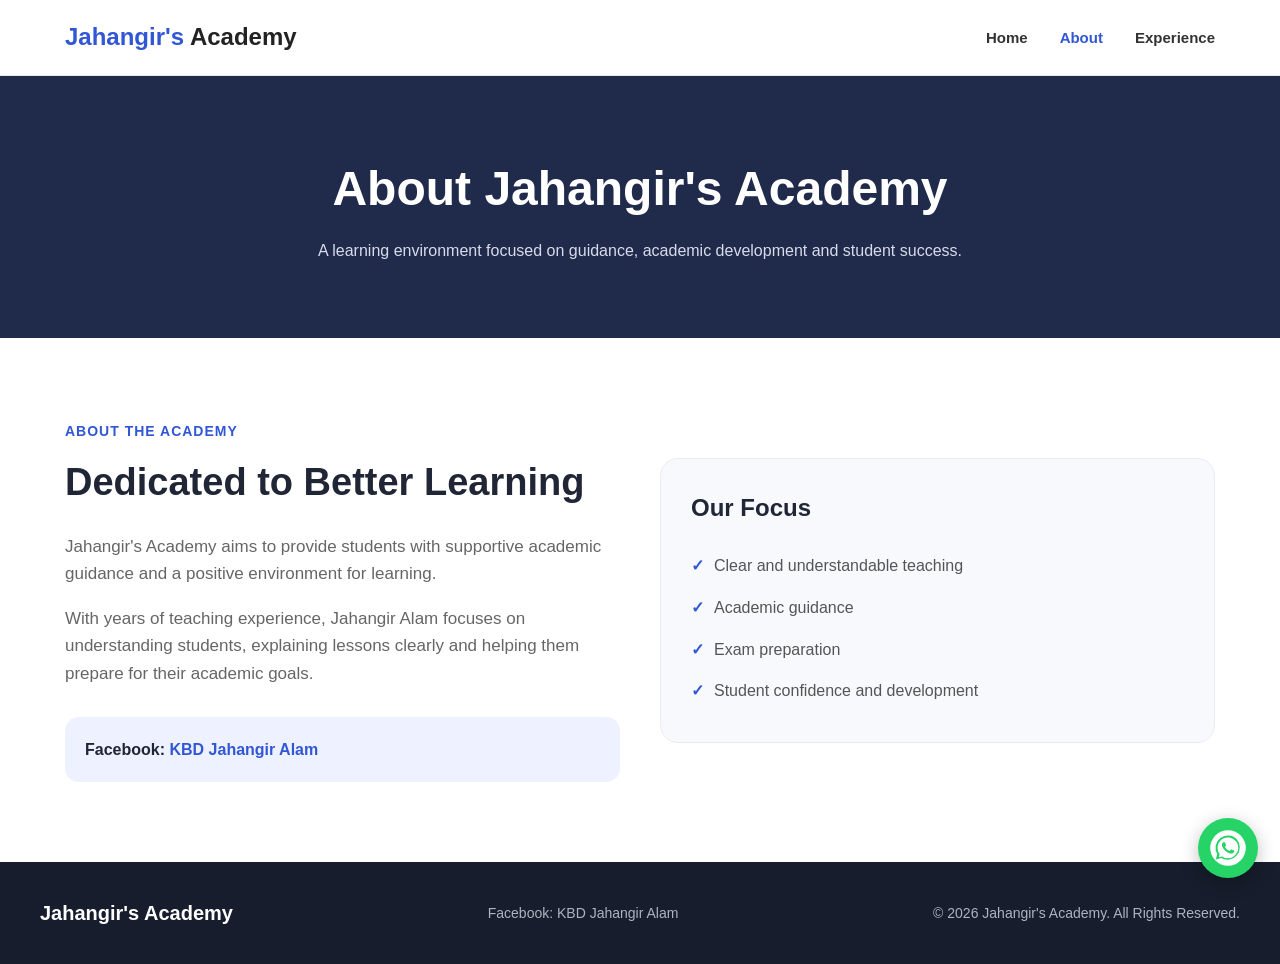
==== about.html @ cd9b6c6b "Add files via upload" ====
<!DOCTYPE html>
<html lang="en">
<head>
<meta charset="UTF-8">
<meta name="viewport" content="width=device-width, initial-scale=1.0">
<title>About | Jahangir's Academy</title>
<link rel="stylesheet" href="style.css">
</head>
<body>
<header>
<nav>
<a href="index.html" class="logo">Jahangir's <span>Academy</span></a>
<ul>
<li><a href="index.html" class="">Home</a></li>
<li><a href="about.html" class="active">About</a></li>
<li><a href="experience.html" class="">Experience</a></li>
</ul>
</nav>
</header>


<main>
<section class="page-hero">
<h1>About Jahangir's Academy</h1>
<p>A learning environment focused on guidance, academic development and student success.</p>
</section>

<section class="content-section">
<div class="section-container">
<div class="content-grid">
<div>
<div class="section-heading" style="text-align:left;margin-bottom:20px">
<span>About The Academy</span>
<h2>Dedicated to Better Learning</h2>
</div>
<p style="color:#666;font-size:17px;margin-bottom:18px">Jahangir's Academy aims to provide students with supportive academic guidance and a positive environment for learning.</p>
<p style="color:#666;font-size:17px">With years of teaching experience, Jahangir Alam focuses on understanding students, explaining lessons clearly and helping them prepare for their academic goals.</p>

<div class="facebook-box">
<strong>Facebook:</strong>
<a class="facebook-link" href="https://www.facebook.com/KBDJahangirAlam" target="_blank" rel="noopener"> KBD Jahangir Alam</a>
</div>
</div>

<div class="content-card">
<h3>Our Focus</h3>
<ul>
<li>Clear and understandable teaching</li>
<li>Academic guidance</li>
<li>Exam preparation</li>
<li>Student confidence and development</li>
</ul>
</div>
</div>
</div>
</section>
</main>

<a class="whatsapp-button" href="https://wa.me/8801XXXXXXXXX" target="_blank" rel="noopener" aria-label="Contact on WhatsApp">

<svg viewBox="0 0 32 32" aria-hidden="true" focusable="false">
    <circle cx="16" cy="16" r="15" fill="white"/>
    <path fill="#25D366" d="M23.4 8.55A10.45 10.45 0 0 0 6.92 21.17L5.7 25.63l4.57-1.2a10.45 10.45 0 0 0 13.13-15.88Zm-7.38 16.03c-1.67 0-3.3-.45-4.72-1.31l-.34-.2-2.71.71.72-2.64-.22-.34a8.72 8.72 0 1 1 7.27 3.78Zm4.79-6.54c-.26-.13-1.55-.76-1.79-.84-.24-.09-.41-.13-.58.13-.17.25-.66.84-.81 1.01-.15.17-.3.19-.56.06-.26-.13-1.08-.4-2.05-1.28-.76-.68-1.28-1.51-1.43-1.77-.15-.26-.02-.4.11-.53.12-.12.26-.3.39-.45.13-.15.17-.26.26-.43.09-.17.04-.32-.02-.45-.06-.13-.58-1.4-.79-1.92-.21-.5-.42-.43-.58-.44h-.49c-.17 0-.45.06-.68.32-.23.26-.89.87-.89 2.12s.91 2.46 1.04 2.63c.13.17 1.79 2.73 4.33 3.83.61.26 1.08.42 1.45.54.61.19 1.17.16 1.61.1.49-.07 1.55-.63 1.77-1.23.22-.61.22-1.13.15-1.24-.06-.11-.23-.17-.49-.3Z"/>
</svg>
<span>WhatsApp</span>
</a>

<footer>
<div class="footer-container">
<div class="footer-logo">Jahangir's Academy</div>
<p>Facebook: KBD Jahangir Alam</p>
<p>© 2026 Jahangir's Academy. All Rights Reserved.</p>
</div>
</footer>
</body>
</html>
---- style.css ----
*{margin:0;padding:0;box-sizing:border-box}
html{scroll-behavior:smooth}
body{font-family:Arial,Helvetica,sans-serif;background:#f5f7fb;color:#252525;line-height:1.6}
a{text-decoration:none}
ul{list-style:none}

header{width:100%;background:rgba(255,255,255,.97);border-bottom:1px solid #e8e8e8;position:sticky;top:0;z-index:1000}
nav{max-width:1200px;margin:auto;min-height:75px;padding:0 25px;display:flex;align-items:center;justify-content:space-between}
.logo{font-size:24px;font-weight:700;color:#3157d5}
.logo span{color:#222}
nav ul{display:flex;align-items:center;gap:32px}
nav ul li a{color:#333;font-size:15px;font-weight:600;transition:.3s}
nav ul li a:hover,nav ul li a.active{color:#3157d5}

.hero{max-width:1200px;margin:auto;padding:80px 25px;display:grid;grid-template-columns:1.1fr .9fr;align-items:center;gap:60px}
.hero-text{max-width:650px}
.small-title{display:inline-block;background:#e8edff;color:#3157d5;padding:8px 15px;border-radius:30px;font-size:14px;font-weight:700;margin-bottom:20px}
.hero h1{font-size:52px;line-height:1.15;color:#1d2433;margin-bottom:20px}
.hero h1 span{color:#3157d5}
.hero p{font-size:18px;color:#666;max-width:600px}
.teacher-card{background:white;padding:25px;border-radius:25px;box-shadow:0 15px 45px rgba(0,0,0,.08);text-align:center}
.teacher-image{width:280px;height:350px;object-fit:cover;border-radius:20px;border:7px solid #eef1ff;margin-bottom:20px}
.teacher-card h2{font-size:25px;color:#222}
.teacher-card p{color:#777;margin-top:5px}

.stats{max-width:1100px;margin:0 auto 80px;padding:0 25px;display:grid;grid-template-columns:repeat(3,1fr);gap:20px}
.stat-card{background:white;padding:30px 20px;border-radius:15px;text-align:center;box-shadow:0 8px 25px rgba(0,0,0,.05);transition:.3s}
.stat-card:hover{transform:translateY(-5px)}
.stat-card h2{color:#3157d5;font-size:35px}
.stat-card p{color:#777;margin-top:5px}

.section-container{max-width:1200px;margin:auto;padding:80px 25px}
.section-heading{text-align:center;margin-bottom:50px}
.section-heading span{color:#3157d5;font-size:14px;font-weight:700;text-transform:uppercase;letter-spacing:1px}
.section-heading h2{font-size:38px;color:#202636;margin-top:8px}
.section-heading p{color:#777;max-width:650px;margin:10px auto 0}

.experience{background:white}
.experience-grid{display:grid;grid-template-columns:repeat(3,1fr);gap:25px}
.experience-card{background:#f8f9fc;border:1px solid #e9ebf2;padding:30px;border-radius:15px;transition:.3s}
.experience-card:hover{transform:translateY(-6px);box-shadow:0 12px 30px rgba(0,0,0,.08)}
.experience-number{width:45px;height:45px;display:flex;align-items:center;justify-content:center;background:#e8edff;color:#3157d5;border-radius:50%;font-weight:700;margin-bottom:20px}
.experience-card h3{font-size:21px;color:#242936;margin-bottom:12px}
.experience-card p{color:#707070;font-size:15px}

.about{background:#f5f7fb}
.about-box{background:#202b4c;color:white;padding:55px;border-radius:25px;display:grid;grid-template-columns:1fr 1fr;gap:50px;align-items:center}
.about-box h2{font-size:38px;margin-bottom:18px}
.about-box p{color:#d8dbea;font-size:17px}
.about-list{display:flex;flex-direction:column;gap:18px}
.about-list li{background:rgba(255,255,255,.08);padding:17px 20px;border-radius:10px;color:#f1f2f7}
.about-list li::before{content:"✓";color:#8fa5ff;font-weight:bold;margin-right:12px}

.page-hero{background:#202b4c;color:white;text-align:center;padding:75px 25px}
.page-hero h1{font-size:48px;margin-bottom:10px}
.page-hero p{color:#d8dbea;max-width:650px;margin:auto}

.content-section{background:white}
.content-grid{display:grid;grid-template-columns:1fr 1fr;gap:40px;align-items:center}
.content-card{background:#f8f9fc;border:1px solid #e9ebf2;border-radius:18px;padding:30px}
.content-card h3{color:#202636;margin-bottom:12px;font-size:24px}
.content-card p{color:#707070}
.content-card ul{margin-top:18px}
.content-card li{padding:8px 0;color:#555}
.content-card li::before{content:"✓";color:#3157d5;font-weight:bold;margin-right:10px}

.facebook-box{margin-top:30px;background:#eef1ff;border-radius:14px;padding:20px}
.facebook-box strong{color:#202636}
.facebook-link{color:#3157d5;font-weight:700}

.contact{padding:80px 25px;background:#fff;text-align:center}
.contact h2{font-size:38px;color:#202636;margin-bottom:12px}
.contact p{color:#777;margin-bottom:25px}

footer{background:#171d2c;color:white;padding:35px 25px}
.footer-container{max-width:1200px;margin:auto;display:flex;justify-content:space-between;align-items:center;gap:20px}
.footer-logo{font-size:20px;font-weight:700}
.footer-container p{color:#aeb3c1;font-size:14px}

.whatsapp-button{
    position:fixed;
    right:22px;
    bottom:22px;
    width:60px;
    height:60px;
    border-radius:50%;
    background:#25D366;
    display:flex;
    align-items:center;
    justify-content:center;
    box-shadow:0 5px 18px rgba(0,0,0,.25);
    z-index:2000;
    transition:.25s ease;
}
.whatsapp-button svg{
    width:38px;
    height:38px;
    display:block;
}
.whatsapp-button:hover{
    transform:scale(1.08);
    background:#20bd5a;
}
.whatsapp-button span{
    font-size:12px;
    position:absolute;
    right:72px;
    white-space:nowrap;
    background:#202636;
    color:white;
    padding:7px 10px;
    border-radius:6px;
    opacity:0;
    pointer-events:none;
    transition:.25s;
}
.whatsapp-button:hover span{
    opacity:1;
}

@media(max-width:900px){
.hero{grid-template-columns:1fr;text-align:center}
.hero-text{margin:auto}
.experience-grid{grid-template-columns:1fr}
.about-box,.content-grid{grid-template-columns:1fr}
}
@media(max-width:700px){
nav{flex-direction:column;padding:18px;gap:18px}
nav ul{gap:16px;flex-wrap:wrap;justify-content:center}
.hero{padding:55px 20px}
.hero h1{font-size:38px}
.hero p{font-size:16px}
.teacher-image{width:230px;height:300px}
.stats{grid-template-columns:1fr}
.section-heading h2{font-size:30px}
.about-box{padding:35px 25px}
.about-box h2{font-size:30px}
.page-hero h1{font-size:38px}
.footer-container{flex-direction:column;text-align:center}
.whatsapp-button{right:16px;bottom:16px}
}
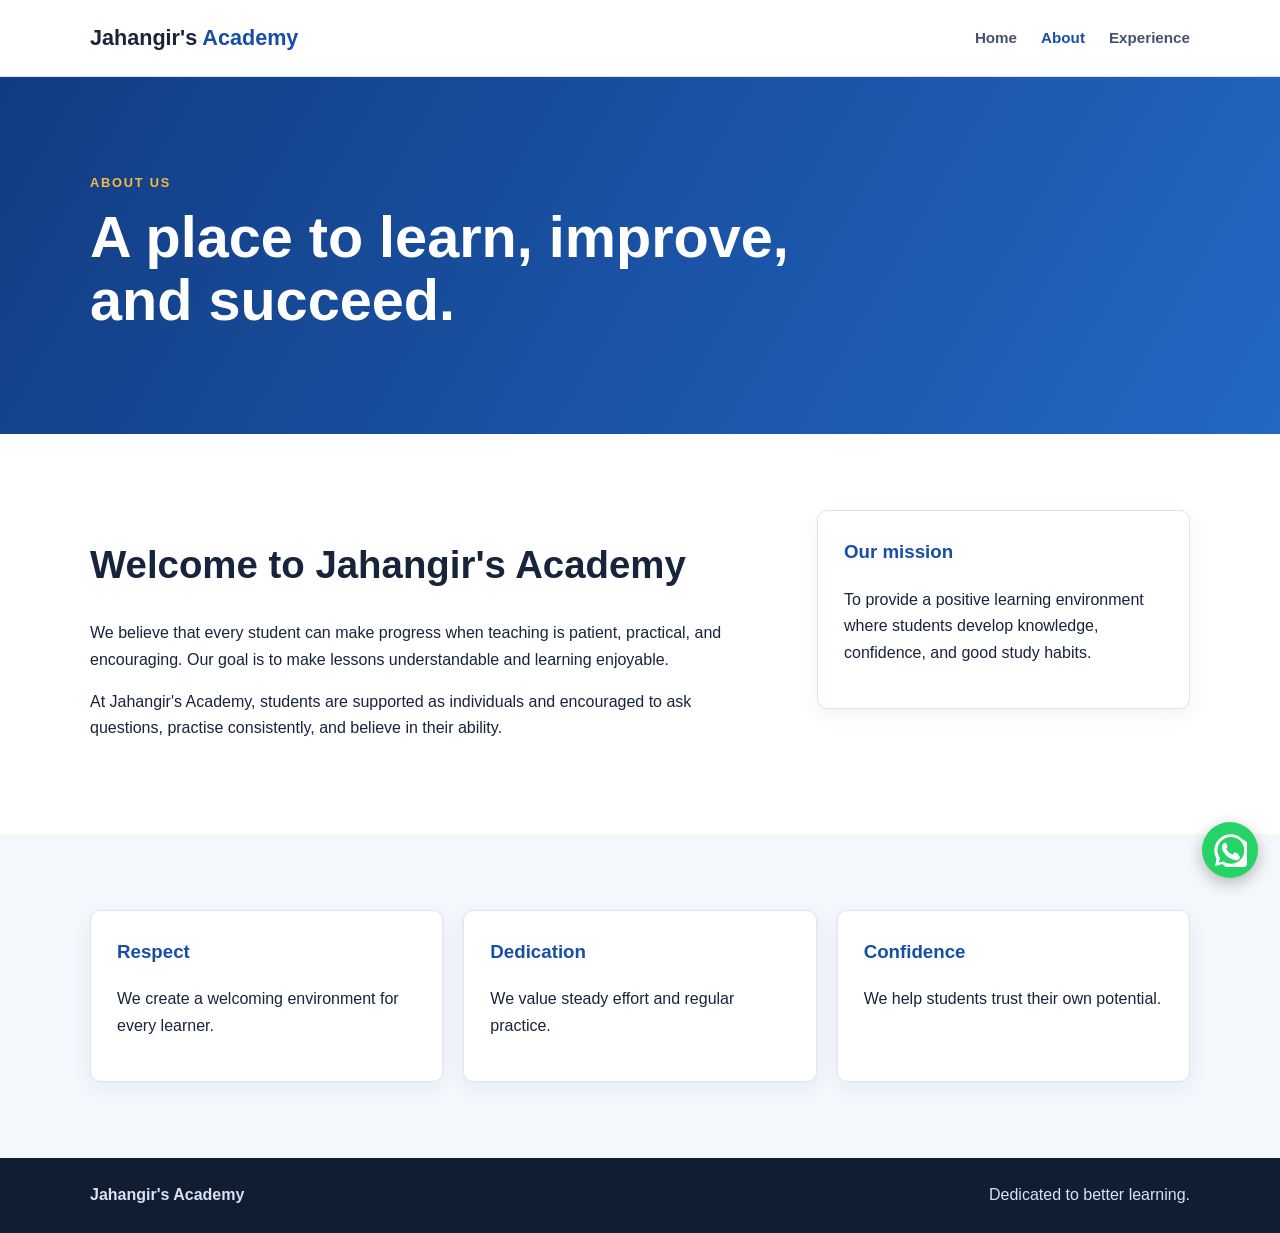
==== commit 21fa95c6: "Add files via upload" ====
--- a/about.html
+++ b/about.html
@@ -1,76 +1,20 @@
-<!DOCTYPE html>
+<!doctype html>
 <html lang="en">
 <head>
-<meta charset="UTF-8">
-<meta name="viewport" content="width=device-width, initial-scale=1.0">
-<title>About | Jahangir's Academy</title>
-<link rel="stylesheet" href="style.css">
+  <meta charset="utf-8">
+  <meta name="viewport" content="width=device-width, initial-scale=1">
+  <meta name="description" content="About Jahangir's Academy.">
+  <title>Jahangir's Academy | About</title>
+  <link rel="stylesheet" href="style.css">
 </head>
 <body>
-<header>
-<nav>
-<a href="index.html" class="logo">Jahangir's <span>Academy</span></a>
-<ul>
-<li><a href="index.html" class="">Home</a></li>
-<li><a href="about.html" class="active">About</a></li>
-<li><a href="experience.html" class="">Experience</a></li>
-</ul>
-</nav>
-</header>
-
-
-<main>
-<section class="page-hero">
-<h1>About Jahangir's Academy</h1>
-<p>A learning environment focused on guidance, academic development and student success.</p>
-</section>
-
-<section class="content-section">
-<div class="section-container">
-<div class="content-grid">
-<div>
-<div class="section-heading" style="text-align:left;margin-bottom:20px">
-<span>About The Academy</span>
-<h2>Dedicated to Better Learning</h2>
-</div>
-<p style="color:#666;font-size:17px;margin-bottom:18px">Jahangir's Academy aims to provide students with supportive academic guidance and a positive environment for learning.</p>
-<p style="color:#666;font-size:17px">With years of teaching experience, Jahangir Alam focuses on understanding students, explaining lessons clearly and helping them prepare for their academic goals.</p>
-
-<div class="facebook-box">
-<strong>Facebook:</strong>
-<a class="facebook-link" href="https://www.facebook.com/KBDJahangirAlam" target="_blank" rel="noopener"> KBD Jahangir Alam</a>
-</div>
-</div>
-
-<div class="content-card">
-<h3>Our Focus</h3>
-<ul>
-<li>Clear and understandable teaching</li>
-<li>Academic guidance</li>
-<li>Exam preparation</li>
-<li>Student confidence and development</li>
-</ul>
-</div>
-</div>
-</div>
-</section>
-</main>
-
-<a class="whatsapp-button" href="https://wa.me/8801XXXXXXXXX" target="_blank" rel="noopener" aria-label="Contact on WhatsApp">
-
-<svg viewBox="0 0 32 32" aria-hidden="true" focusable="false">
-    <circle cx="16" cy="16" r="15" fill="white"/>
-    <path fill="#25D366" d="M23.4 8.55A10.45 10.45 0 0 0 6.92 21.17L5.7 25.63l4.57-1.2a10.45 10.45 0 0 0 13.13-15.88Zm-7.38 16.03c-1.67 0-3.3-.45-4.72-1.31l-.34-.2-2.71.71.72-2.64-.22-.34a8.72 8.72 0 1 1 7.27 3.78Zm4.79-6.54c-.26-.13-1.55-.76-1.79-.84-.24-.09-.41-.13-.58.13-.17.25-.66.84-.81 1.01-.15.17-.3.19-.56.06-.26-.13-1.08-.4-2.05-1.28-.76-.68-1.28-1.51-1.43-1.77-.15-.26-.02-.4.11-.53.12-.12.26-.3.39-.45.13-.15.17-.26.26-.43.09-.17.04-.32-.02-.45-.06-.13-.58-1.4-.79-1.92-.21-.5-.42-.43-.58-.44h-.49c-.17 0-.45.06-.68.32-.23.26-.89.87-.89 2.12s.91 2.46 1.04 2.63c.13.17 1.79 2.73 4.33 3.83.61.26 1.08.42 1.45.54.61.19 1.17.16 1.61.1.49-.07 1.55-.63 1.77-1.23.22-.61.22-1.13.15-1.24-.06-.11-.23-.17-.49-.3Z"/>
-</svg>
-<span>WhatsApp</span>
-</a>
-
-<footer>
-<div class="footer-container">
-<div class="footer-logo">Jahangir's Academy</div>
-<p>Facebook: KBD Jahangir Alam</p>
-<p>© 2026 Jahangir's Academy. All Rights Reserved.</p>
-</div>
-</footer>
+  <header class="site-header"><div class="container nav-wrap"><a class="brand" href="index.html">Jahangir's <span>Academy</span></a><nav aria-label="Main navigation"><a href="index.html">Home</a><a class="active" href="about.html">About</a><a href="experience.html">Experience</a></nav></div></header>
+  <main>
+    <section class="page-hero"><div class="container"><p class="eyebrow">About us</p><h1>A place to learn, improve, and succeed.</h1></div></section>
+    <section class="section container two-column"><div><h2>Welcome to Jahangir's Academy</h2><p>We believe that every student can make progress when teaching is patient, practical, and encouraging. Our goal is to make lessons understandable and learning enjoyable.</p><p>At Jahangir's Academy, students are supported as individuals and encouraged to ask questions, practise consistently, and believe in their ability.</p></div><aside class="highlight"><h3>Our mission</h3><p>To provide a positive learning environment where students develop knowledge, confidence, and good study habits.</p></aside></section>
+    <section class="section soft"><div class="container cards"><article class="card"><h3>Respect</h3><p>We create a welcoming environment for every learner.</p></article><article class="card"><h3>Dedication</h3><p>We value steady effort and regular practice.</p></article><article class="card"><h3>Confidence</h3><p>We help students trust their own potential.</p></article></div></section>
+  </main>
+  <footer class="site-footer"><div class="container"><strong>Jahangir's Academy</strong><span>Dedicated to better learning.</span></div></footer>
+  <a class="whatsapp" href="https://wa.me/" target="_blank" rel="noopener" aria-label="Contact Jahangir's Academy on WhatsApp"><svg viewBox="0 0 32 32" aria-hidden="true"><path d="M27.2 4.8A15.8 15.8 0 0 0 2.4 23.9L1 31l7.3-1.9A15.8 15.8 0 1 0 27.2 4.8Zm-11.1 24a13 13 0 0 1-6.6-1.8l-.5-.3-4.3 1.1 1.2-4.2-.3-.5A13 13 0 1 1 16.1 28.8Zm7.1-9.7c-.4-.2-2.3-1.1-2.6-1.2-.4-.1-.6-.2-.9.2s-1 1.2-1.2 1.5c-.2.3-.5.3-.9.1-2.4-1.2-4-2.2-5.6-5-.4-.7.4-.6 1.1-2 .1-.2.1-.5 0-.7l-1.2-2.8c-.3-.7-.7-.6-.9-.6h-.8c-.3 0-.7.1-1 .5-1.1 1.2-1.5 2.6-1.5 3.9 0 2.3 1.7 4.6 1.9 4.9 2.2 3.4 5.4 5.9 8.8 6.9 2.1.7 2.9.7 3.9.6.6-.1 2.3-.9 2.6-1.8.3-.8.3-1.6.2-1.8-.1-.2-.3-.3-.7-.5Z"/></svg></a>
 </body>
-</html>+</html>
--- a/style.css
+++ b/style.css
@@ -1,142 +1 @@
-
-*{margin:0;padding:0;box-sizing:border-box}
-html{scroll-behavior:smooth}
-body{font-family:Arial,Helvetica,sans-serif;background:#f5f7fb;color:#252525;line-height:1.6}
-a{text-decoration:none}
-ul{list-style:none}
-
-header{width:100%;background:rgba(255,255,255,.97);border-bottom:1px solid #e8e8e8;position:sticky;top:0;z-index:1000}
-nav{max-width:1200px;margin:auto;min-height:75px;padding:0 25px;display:flex;align-items:center;justify-content:space-between}
-.logo{font-size:24px;font-weight:700;color:#3157d5}
-.logo span{color:#222}
-nav ul{display:flex;align-items:center;gap:32px}
-nav ul li a{color:#333;font-size:15px;font-weight:600;transition:.3s}
-nav ul li a:hover,nav ul li a.active{color:#3157d5}
-
-.hero{max-width:1200px;margin:auto;padding:80px 25px;display:grid;grid-template-columns:1.1fr .9fr;align-items:center;gap:60px}
-.hero-text{max-width:650px}
-.small-title{display:inline-block;background:#e8edff;color:#3157d5;padding:8px 15px;border-radius:30px;font-size:14px;font-weight:700;margin-bottom:20px}
-.hero h1{font-size:52px;line-height:1.15;color:#1d2433;margin-bottom:20px}
-.hero h1 span{color:#3157d5}
-.hero p{font-size:18px;color:#666;max-width:600px}
-.teacher-card{background:white;padding:25px;border-radius:25px;box-shadow:0 15px 45px rgba(0,0,0,.08);text-align:center}
-.teacher-image{width:280px;height:350px;object-fit:cover;border-radius:20px;border:7px solid #eef1ff;margin-bottom:20px}
-.teacher-card h2{font-size:25px;color:#222}
-.teacher-card p{color:#777;margin-top:5px}
-
-.stats{max-width:1100px;margin:0 auto 80px;padding:0 25px;display:grid;grid-template-columns:repeat(3,1fr);gap:20px}
-.stat-card{background:white;padding:30px 20px;border-radius:15px;text-align:center;box-shadow:0 8px 25px rgba(0,0,0,.05);transition:.3s}
-.stat-card:hover{transform:translateY(-5px)}
-.stat-card h2{color:#3157d5;font-size:35px}
-.stat-card p{color:#777;margin-top:5px}
-
-.section-container{max-width:1200px;margin:auto;padding:80px 25px}
-.section-heading{text-align:center;margin-bottom:50px}
-.section-heading span{color:#3157d5;font-size:14px;font-weight:700;text-transform:uppercase;letter-spacing:1px}
-.section-heading h2{font-size:38px;color:#202636;margin-top:8px}
-.section-heading p{color:#777;max-width:650px;margin:10px auto 0}
-
-.experience{background:white}
-.experience-grid{display:grid;grid-template-columns:repeat(3,1fr);gap:25px}
-.experience-card{background:#f8f9fc;border:1px solid #e9ebf2;padding:30px;border-radius:15px;transition:.3s}
-.experience-card:hover{transform:translateY(-6px);box-shadow:0 12px 30px rgba(0,0,0,.08)}
-.experience-number{width:45px;height:45px;display:flex;align-items:center;justify-content:center;background:#e8edff;color:#3157d5;border-radius:50%;font-weight:700;margin-bottom:20px}
-.experience-card h3{font-size:21px;color:#242936;margin-bottom:12px}
-.experience-card p{color:#707070;font-size:15px}
-
-.about{background:#f5f7fb}
-.about-box{background:#202b4c;color:white;padding:55px;border-radius:25px;display:grid;grid-template-columns:1fr 1fr;gap:50px;align-items:center}
-.about-box h2{font-size:38px;margin-bottom:18px}
-.about-box p{color:#d8dbea;font-size:17px}
-.about-list{display:flex;flex-direction:column;gap:18px}
-.about-list li{background:rgba(255,255,255,.08);padding:17px 20px;border-radius:10px;color:#f1f2f7}
-.about-list li::before{content:"✓";color:#8fa5ff;font-weight:bold;margin-right:12px}
-
-.page-hero{background:#202b4c;color:white;text-align:center;padding:75px 25px}
-.page-hero h1{font-size:48px;margin-bottom:10px}
-.page-hero p{color:#d8dbea;max-width:650px;margin:auto}
-
-.content-section{background:white}
-.content-grid{display:grid;grid-template-columns:1fr 1fr;gap:40px;align-items:center}
-.content-card{background:#f8f9fc;border:1px solid #e9ebf2;border-radius:18px;padding:30px}
-.content-card h3{color:#202636;margin-bottom:12px;font-size:24px}
-.content-card p{color:#707070}
-.content-card ul{margin-top:18px}
-.content-card li{padding:8px 0;color:#555}
-.content-card li::before{content:"✓";color:#3157d5;font-weight:bold;margin-right:10px}
-
-.facebook-box{margin-top:30px;background:#eef1ff;border-radius:14px;padding:20px}
-.facebook-box strong{color:#202636}
-.facebook-link{color:#3157d5;font-weight:700}
-
-.contact{padding:80px 25px;background:#fff;text-align:center}
-.contact h2{font-size:38px;color:#202636;margin-bottom:12px}
-.contact p{color:#777;margin-bottom:25px}
-
-footer{background:#171d2c;color:white;padding:35px 25px}
-.footer-container{max-width:1200px;margin:auto;display:flex;justify-content:space-between;align-items:center;gap:20px}
-.footer-logo{font-size:20px;font-weight:700}
-.footer-container p{color:#aeb3c1;font-size:14px}
-
-.whatsapp-button{
-    position:fixed;
-    right:22px;
-    bottom:22px;
-    width:60px;
-    height:60px;
-    border-radius:50%;
-    background:#25D366;
-    display:flex;
-    align-items:center;
-    justify-content:center;
-    box-shadow:0 5px 18px rgba(0,0,0,.25);
-    z-index:2000;
-    transition:.25s ease;
-}
-.whatsapp-button svg{
-    width:38px;
-    height:38px;
-    display:block;
-}
-.whatsapp-button:hover{
-    transform:scale(1.08);
-    background:#20bd5a;
-}
-.whatsapp-button span{
-    font-size:12px;
-    position:absolute;
-    right:72px;
-    white-space:nowrap;
-    background:#202636;
-    color:white;
-    padding:7px 10px;
-    border-radius:6px;
-    opacity:0;
-    pointer-events:none;
-    transition:.25s;
-}
-.whatsapp-button:hover span{
-    opacity:1;
-}
-
-@media(max-width:900px){
-.hero{grid-template-columns:1fr;text-align:center}
-.hero-text{margin:auto}
-.experience-grid{grid-template-columns:1fr}
-.about-box,.content-grid{grid-template-columns:1fr}
-}
-@media(max-width:700px){
-nav{flex-direction:column;padding:18px;gap:18px}
-nav ul{gap:16px;flex-wrap:wrap;justify-content:center}
-.hero{padding:55px 20px}
-.hero h1{font-size:38px}
-.hero p{font-size:16px}
-.teacher-image{width:230px;height:300px}
-.stats{grid-template-columns:1fr}
-.section-heading h2{font-size:30px}
-.about-box{padding:35px 25px}
-.about-box h2{font-size:30px}
-.page-hero h1{font-size:38px}
-.footer-container{flex-direction:column;text-align:center}
-.whatsapp-button{right:16px;bottom:16px}
-}
+:root{--ink:#17243b;--blue:#174ea6;--gold:#f5bc42;--mist:#f4f7fc;--line:#dbe4f0}*{box-sizing:border-box}body{margin:0;color:var(--ink);font-family:Arial,Helvetica,sans-serif;line-height:1.65}.container{width:min(1100px,calc(100% - 40px));margin:auto}.site-header{background:#fff;border-bottom:1px solid var(--line);position:sticky;top:0;z-index:5}.nav-wrap{min-height:76px;display:flex;align-items:center;justify-content:space-between;gap:24px}.brand{color:var(--ink);font-size:1.35rem;font-weight:800;text-decoration:none}.brand span{color:var(--blue)}nav{display:flex;gap:24px}nav a{color:#44536a;font-size:.95rem;font-weight:700;text-decoration:none}nav a:hover,nav a.active{color:var(--blue)}.hero,.page-hero{background:linear-gradient(120deg,#123c82,#2268c5);color:#fff}.hero{min-height:500px;display:grid;align-items:center}.hero-content{max-width:780px;padding:90px 0}.page-hero{padding:82px 0}.eyebrow{color:var(--gold);font-size:.8rem;font-weight:800;letter-spacing:.14em;text-transform:uppercase}.hero h1,.page-hero h1{font-size:clamp(2.3rem,6vw,4.5rem);line-height:1.1;margin:12px 0 20px}.page-hero h1{max-width:790px;font-size:clamp(2rem,5vw,3.6rem)}.lead{font-size:1.15rem;max-width:650px}.actions{display:flex;flex-wrap:wrap;gap:12px;margin-top:30px}.button{display:inline-block;border-radius:6px;font-weight:800;padding:12px 19px;text-decoration:none}.primary{background:var(--gold);color:#18243a}.secondary{border:1px solid #fff;color:#fff}.section{padding:76px 0}.section-heading{max-width:700px;margin-bottom:30px}.section h2{font-size:clamp(1.7rem,3vw,2.4rem);line-height:1.2}.cards{display:grid;grid-template-columns:repeat(3,1fr);gap:20px}.card,.highlight{background:#fff;border:1px solid var(--line);border-radius:10px;padding:26px;box-shadow:0 6px 20px #173b7510}.card h3,.highlight h3{margin-top:0;color:var(--blue)}.soft{background:var(--mist)}.two-column{display:grid;grid-template-columns:1.6fr .9fr;gap:64px;align-items:start}.timeline{border-left:3px solid var(--gold);list-style:none;margin:36px 0 0 12px;padding:0 0 0 35px}.timeline li{position:relative;margin-bottom:28px}.timeline li:before{background:var(--blue);border:4px solid #fff;border-radius:50%;box-shadow:0 0 0 2px var(--blue);content:"";height:10px;left:-44px;position:absolute;top:7px;width:10px}.timeline strong,.timeline span{display:block}.timeline strong{font-size:1.1rem}.timeline span{color:#536177}.quote{text-align:center}.quote p{font-size:clamp(1.4rem,3vw,2rem);font-style:italic;max-width:780px;margin:0 auto 24px}.site-footer{background:#101d32;color:#d9e2f1;padding:24px 0}.site-footer .container{display:flex;justify-content:space-between;gap:15px}.whatsapp{align-items:center;background:#25d366;border-radius:50%;bottom:22px;box-shadow:0 5px 16px #0004;display:flex;height:56px;justify-content:center;position:fixed;right:22px;width:56px;z-index:4}.whatsapp svg{fill:#fff;height:33px;width:33px}@media(max-width:700px){.nav-wrap{flex-direction:column;padding:16px 0}.hero{min-height:440px}.hero-content{padding:68px 0}.cards,.two-column{grid-template-columns:1fr}.two-column{gap:25px}.site-footer .container{flex-direction:column}nav{gap:16px}}
